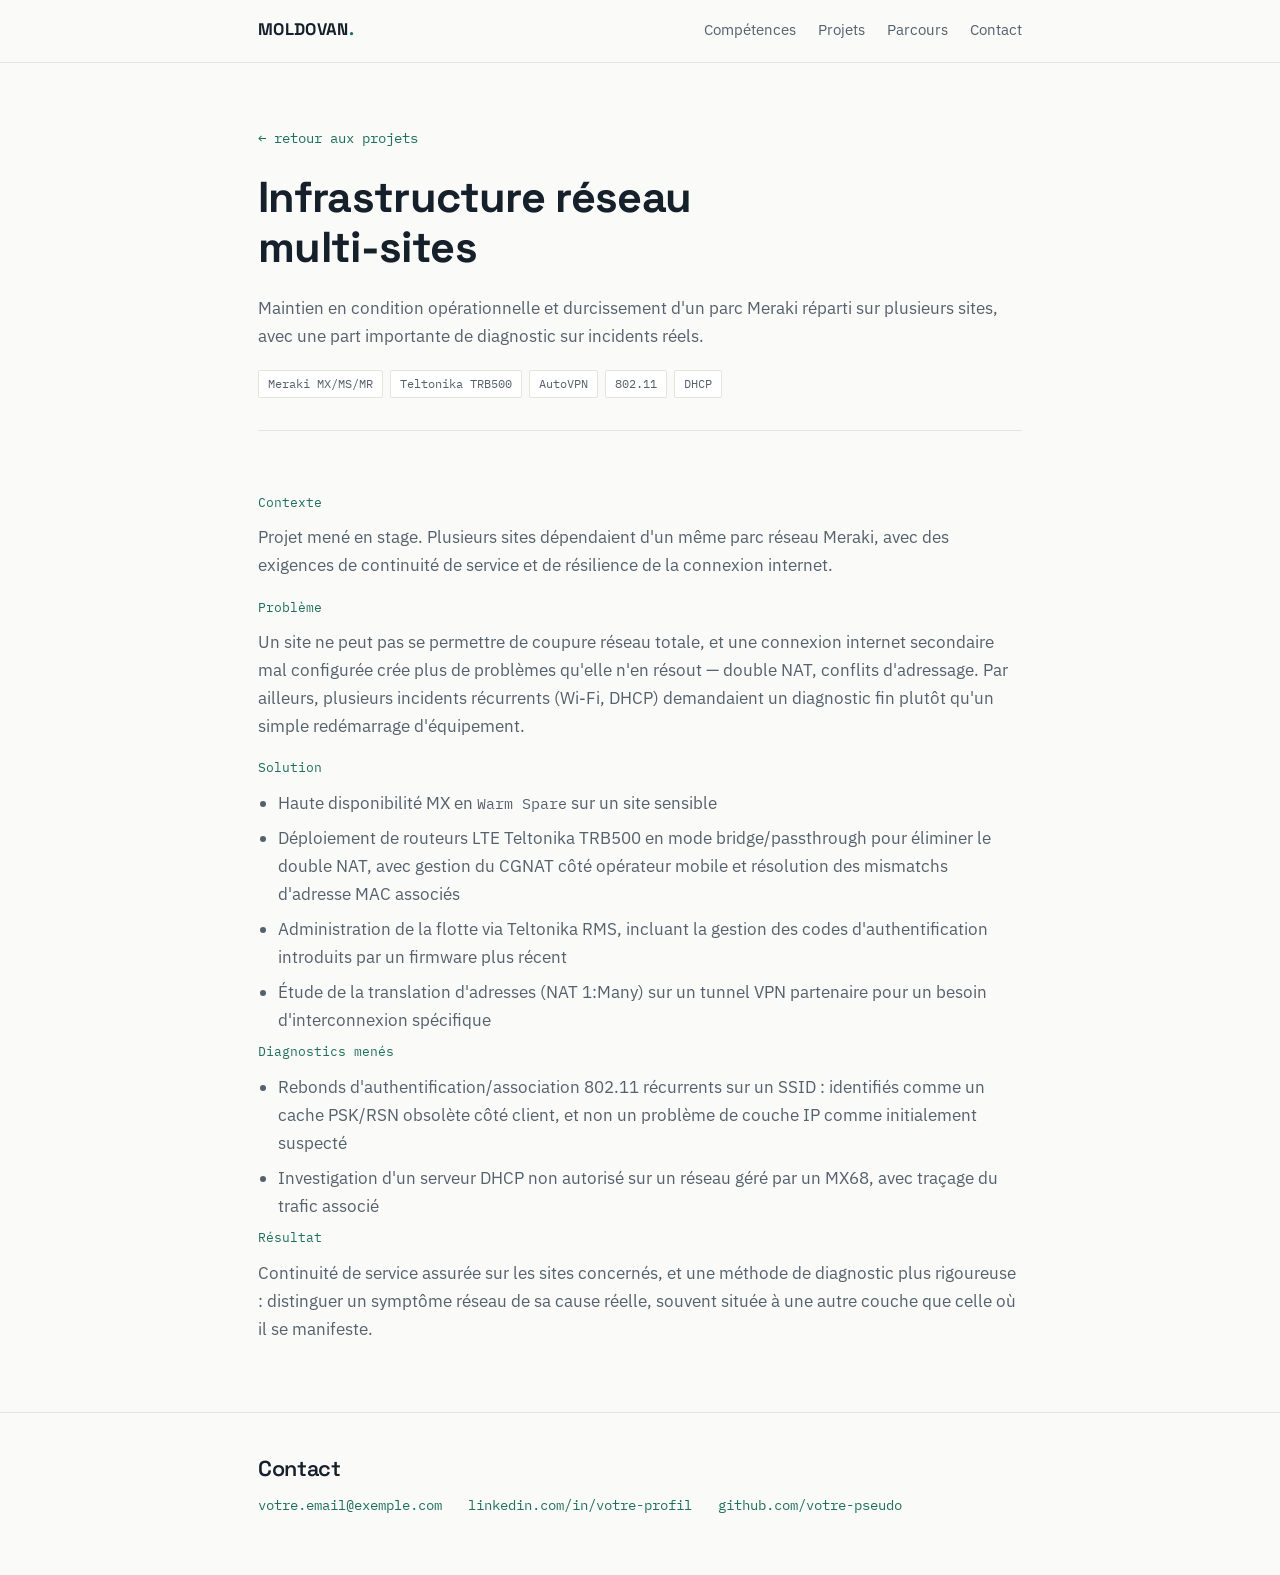
==== projects/infra-multisite.html @ a8d73463 "Add files via upload" ====
<!DOCTYPE html>
<html lang="fr">
<head>
<meta charset="UTF-8">
<meta name="viewport" content="width=device-width, initial-scale=1.0">
<title>Infrastructure réseau multi-sites — Moldovan</title>
<style>@import url('https://fonts.googleapis.com/css2?family=Space+Grotesk:wght@400;500;600;700&family=IBM+Plex+Sans:wght@400;500&family=IBM+Plex+Mono:wght@400;500&display=swap');

:root {
  --bg: #FAFAF8;
  --surface: #FFFFFF;
  --ink: #16202B;
  --ink-soft: #55616C;
  --muted: #8A929A;
  --accent: #1F6F5C;
  --line: #E3E5E1;
  --font-display: 'Space Grotesk', sans-serif;
  --font-body: 'IBM Plex Sans', sans-serif;
  --font-mono: 'IBM Plex Mono', monospace;
  --max: 820px;
}

* { box-sizing: border-box; }
html { scroll-behavior: smooth; }

body {
  margin: 0;
  background: var(--bg);
  color: var(--ink);
  font-family: var(--font-body);
  font-size: 17px;
  line-height: 1.65;
  -webkit-font-smoothing: antialiased;
}

a { color: var(--accent); text-decoration: none; }
a:focus-visible, button:focus-visible { outline: 2px solid var(--accent); outline-offset: 4px; }

h1, h2, h3 {
  font-family: var(--font-display);
  font-weight: 600;
  margin: 0 0 .5em;
  line-height: 1.15;
  letter-spacing: -0.015em;
}
h1 { font-size: 2.7rem; font-weight: 700; }
h2 { font-size: 1.35rem; }
p { margin: 0 0 1em; color: var(--ink-soft); }
.mono, code { font-family: var(--font-mono); font-size: .9em; }

.wrap { max-width: var(--max); margin: 0 auto; padding: 0 28px; }

header.site {
  position: sticky; top: 0; z-index: 20;
  background: rgba(250,250,248,.85);
  backdrop-filter: blur(8px);
  border-bottom: 1px solid var(--line);
}
.nav-row {
  max-width: var(--max); margin: 0 auto; padding: 16px 28px;
  display: flex; align-items: baseline; justify-content: space-between;
  flex-wrap: wrap; gap: 10px;
}
.nav-row .name {
  font-family: var(--font-display); font-weight: 700;
  font-size: 1.05rem; color: var(--ink); letter-spacing: .02em;
}
.nav-row .name span { color: var(--accent); }
nav.links { display: flex; gap: 22px; font-size: .93rem; }
nav.links a {
  color: var(--ink-soft); padding-bottom: 2px;
  border-bottom: 1px solid transparent;
  transition: color .2s ease, border-color .2s ease;
}
nav.links a:hover { color: var(--ink); border-bottom-color: var(--accent); }

.hero { padding: 88px 0 40px; }
.hero .eyebrow {
  font-family: var(--font-mono); font-size: .84rem;
  color: var(--muted); margin-bottom: 16px;
}
.hero .lede { font-size: 1.16rem; max-width: 58ch; }

.topology { width: 100%; height: auto; margin: 44px 0 0; display: block; }
.topology .edge {
  stroke: var(--line); stroke-width: 1.5; fill: none;
  stroke-dasharray: 200; stroke-dashoffset: 200;
  animation: draw 1s ease forwards;
}
.topology .node { fill: var(--surface); stroke: var(--accent); stroke-width: 1.5; opacity: 0; animation: pop .5s ease forwards; }
.topology .core { fill: var(--ink); opacity: 0; animation: pop .6s ease forwards; }
.topology .lbl { font-family: var(--font-mono); font-size: 12px; fill: var(--ink-soft); opacity: 0; animation: fade .6s ease forwards; }
.topology .core-lbl { font-family: var(--font-display); font-weight: 600; font-size: 13px; fill: var(--bg); opacity: 0; animation: fade .6s .2s ease forwards; }
.topology .node, .topology .core { transform-box: fill-box; transform-origin: center; }

@keyframes draw { to { stroke-dashoffset: 0; } }
@keyframes pop { from { opacity: 0; transform: scale(.4); } to { opacity: 1; transform: scale(1); } }
@keyframes fade { to { opacity: 1; } }

.rise { opacity: 0; transform: translateY(14px); animation: rise .7s cubic-bezier(.2,.7,.3,1) forwards; }
@keyframes rise { to { opacity: 1; transform: none; } }
.d1 { animation-delay: .05s; } .d2 { animation-delay: .16s; } .d3 { animation-delay: .28s; }

.reveal { opacity: 0; transform: translateY(18px); transition: opacity .7s ease, transform .7s cubic-bezier(.2,.7,.3,1); }
.reveal.in { opacity: 1; transform: none; }

section { padding: 52px 0; }
section.bordered { border-top: 1px solid var(--line); }

.skills { display: grid; grid-template-columns: 1fr 1fr; gap: 34px 40px; margin-top: 28px; }
.skill h3 {
  font-family: var(--font-mono); font-size: .9rem; font-weight: 500;
  color: var(--accent); margin-bottom: 10px;
}
.skill ul { margin: 0; padding: 0; list-style: none; font-size: .96rem; color: var(--ink-soft); }
.skill li { padding: 2px 0; }

.projects { margin-top: 28px; border-top: 1px solid var(--line); }
.project-card {
  display: block; position: relative;
  padding: 26px 4px 26px 22px;
  border-bottom: 1px solid var(--line);
  color: var(--ink);
  transition: padding-left .35s cubic-bezier(.2,.7,.3,1);
}
.project-card::before {
  content: ''; position: absolute; left: 0; top: 0; bottom: 0; width: 2px;
  background: var(--accent); transform: scaleY(0); transform-origin: top;
  transition: transform .35s cubic-bezier(.2,.7,.3,1);
}
.project-card:hover { padding-left: 30px; }
.project-card:hover::before, .project-card:focus-visible::before { transform: scaleY(1); }
.project-card .top { display: flex; justify-content: space-between; align-items: baseline; gap: 14px; flex-wrap: wrap; }
.project-card h3 { font-size: 1.18rem; margin: 0; }
.project-card .tag { font-family: var(--font-mono); font-size: .78rem; color: var(--muted); }
.project-card p { margin: 8px 0 0; font-size: .96rem; }
.stack { margin-top: 14px; display: flex; flex-wrap: wrap; gap: 7px; }
.pill {
  font-family: var(--font-mono); font-size: .75rem; color: var(--ink-soft);
  border: 1px solid var(--line); padding: 3px 9px; border-radius: 2px;
  background: var(--surface);
}

.timeline { list-style: none; margin: 28px 0 0; padding: 0 0 0 22px; border-left: 1px solid var(--line); }
.timeline li { position: relative; padding-bottom: 24px; }
.timeline li::before {
  content: ''; position: absolute; left: -27px; top: 8px;
  width: 9px; height: 9px; border-radius: 50%;
  background: var(--bg); border: 2px solid var(--accent);
}
.timeline .when { font-family: var(--font-mono); font-size: .82rem; color: var(--muted); display: block; }
.timeline .what { color: var(--ink); }

.project-header { padding: 60px 0 32px; border-bottom: 1px solid var(--line); }
.back {
  font-family: var(--font-mono); font-size: .85rem;
  display: inline-block; margin-bottom: 24px;
  transition: transform .25s ease;
}
.back:hover { transform: translateX(-4px); }
.meta { display: flex; flex-wrap: wrap; gap: 7px; margin-top: 20px; }

.body { padding: 44px 0 8px; }
.body dt {
  font-family: var(--font-mono); font-size: .82rem; color: var(--accent);
  margin: 40px 0 10px;
}
.body dt:first-of-type { margin-top: 0; }
.body dd { margin: 0; color: var(--ink-soft); }
.body dd ul { margin: 0; padding-left: 20px; }
.body dd li { margin-bottom: 7px; }

.note {
  border: 1px solid var(--line); border-left: 2px solid var(--accent);
  background: var(--surface); padding: 18px 20px; font-size: .93rem;
}
.note p:last-child { margin-bottom: 0; }
.note strong { color: var(--ink); }

footer.site { border-top: 1px solid var(--line); padding: 44px 0 56px; margin-top: 44px; }
.contact { display: flex; gap: 26px; flex-wrap: wrap; font-family: var(--font-mono); font-size: .9rem; }
.contact a { position: relative; padding-bottom: 3px; }
.contact a::after {
  content: ''; position: absolute; left: 0; bottom: 0; width: 100%; height: 1px;
  background: var(--accent); transform: scaleX(0); transform-origin: left;
  transition: transform .3s cubic-bezier(.2,.7,.3,1);
}
.contact a:hover::after { transform: scaleX(1); }
.fineprint { margin-top: 22px; font-size: .82rem; color: var(--muted); }

@media (max-width: 640px) {
  h1 { font-size: 2.05rem; }
  .skills { grid-template-columns: 1fr; gap: 28px; }
  .nav-row { flex-direction: column; align-items: flex-start; }
  .hero { padding: 56px 0 32px; }
}

@media (prefers-reduced-motion: reduce) {
  html { scroll-behavior: auto; }
  *, *::before, *::after {
    animation-duration: .001s !important;
    animation-delay: 0s !important;
    transition-duration: .001s !important;
  }
  .rise, .reveal { opacity: 1 !important; transform: none !important; }
  .topology .edge { stroke-dashoffset: 0 !important; }
  .topology .node, .topology .core, .topology .lbl, .topology .core-lbl { opacity: 1 !important; }
}
</style>
</head>
<body>

<header class="site">
  <div class="nav-row">
    <a href="../index.html" class="name">MOLDOVAN<span>.</span></a>
    <nav class="links">
      <a href="../index.html#competences">Compétences</a>
      <a href="../index.html#projets">Projets</a>
      <a href="../index.html#parcours">Parcours</a>
      <a href="../index.html#contact">Contact</a>
    </nav>
  </div>
</header>

<main class="wrap">
  <div class="project-header">
    <a class="back rise d1" href="../index.html#projets">← retour aux projets</a>
    <h1 class="rise d2">Infrastructure réseau<br>multi-sites</h1>
    <p class="lede rise d3">Maintien en condition opérationnelle et durcissement d'un parc Meraki réparti sur plusieurs sites, avec une part importante de diagnostic sur incidents réels.</p>
    <div class="meta rise d3">
      <span class="pill">Meraki MX/MS/MR</span>
      <span class="pill">Teltonika TRB500</span>
      <span class="pill">AutoVPN</span>
      <span class="pill">802.11</span>
      <span class="pill">DHCP</span>
    </div>
  </div>

  <dl class="body">
    <div class="reveal">
      <dt>Contexte</dt>
      <dd><p>Projet mené en stage. Plusieurs sites dépendaient d'un même parc réseau Meraki, avec des exigences de continuité de service et de résilience de la connexion internet.</p></dd>
    </div>

    <div class="reveal">
      <dt>Problème</dt>
      <dd><p>Un site ne peut pas se permettre de coupure réseau totale, et une connexion internet secondaire mal configurée crée plus de problèmes qu'elle n'en résout — double NAT, conflits d'adressage. Par ailleurs, plusieurs incidents récurrents (Wi-Fi, DHCP) demandaient un diagnostic fin plutôt qu'un simple redémarrage d'équipement.</p></dd>
    </div>

    <div class="reveal">
      <dt>Solution</dt>
      <dd>
        <ul>
          <li>Haute disponibilité MX en <span class="mono">Warm Spare</span> sur un site sensible</li>
          <li>Déploiement de routeurs LTE Teltonika TRB500 en mode bridge/passthrough pour éliminer le double NAT, avec gestion du CGNAT côté opérateur mobile et résolution des mismatchs d'adresse MAC associés</li>
          <li>Administration de la flotte via Teltonika RMS, incluant la gestion des codes d'authentification introduits par un firmware plus récent</li>
          <li>Étude de la translation d'adresses (NAT 1:Many) sur un tunnel VPN partenaire pour un besoin d'interconnexion spécifique</li>
        </ul>
      </dd>
    </div>

    <div class="reveal">
      <dt>Diagnostics menés</dt>
      <dd>
        <ul>
          <li>Rebonds d'authentification/association 802.11 récurrents sur un SSID : identifiés comme un cache PSK/RSN obsolète côté client, et non un problème de couche IP comme initialement suspecté</li>
          <li>Investigation d'un serveur DHCP non autorisé sur un réseau géré par un MX68, avec traçage du trafic associé</li>
        </ul>
      </dd>
    </div>

    <div class="reveal">
      <dt>Résultat</dt>
      <dd><p>Continuité de service assurée sur les sites concernés, et une méthode de diagnostic plus rigoureuse : distinguer un symptôme réseau de sa cause réelle, souvent située à une autre couche que celle où il se manifeste.</p></dd>
    </div>
  </dl>
</main>

<footer class="site">
  <div class="wrap">
    <h2>Contact</h2>
    <div class="contact">
      <a href="mailto:votre.email@exemple.com">votre.email@exemple.com</a>
      <a href="#">linkedin.com/in/votre-profil</a>
      <a href="#">github.com/votre-pseudo</a>
    </div>
  </div>
</footer>

<script>
(function () {
  var els = document.querySelectorAll('.reveal');
  if (!('IntersectionObserver' in window)) {
    els.forEach(function (el) { el.classList.add('in'); });
    return;
  }
  var obs = new IntersectionObserver(function (entries) {
    entries.forEach(function (e) {
      if (e.isIntersecting) { e.target.classList.add('in'); obs.unobserve(e.target); }
    });
  }, { threshold: 0.12, rootMargin: '0px 0px -40px 0px' });
  els.forEach(function (el) { obs.observe(el); });
})();
</script>

</body>
</html>
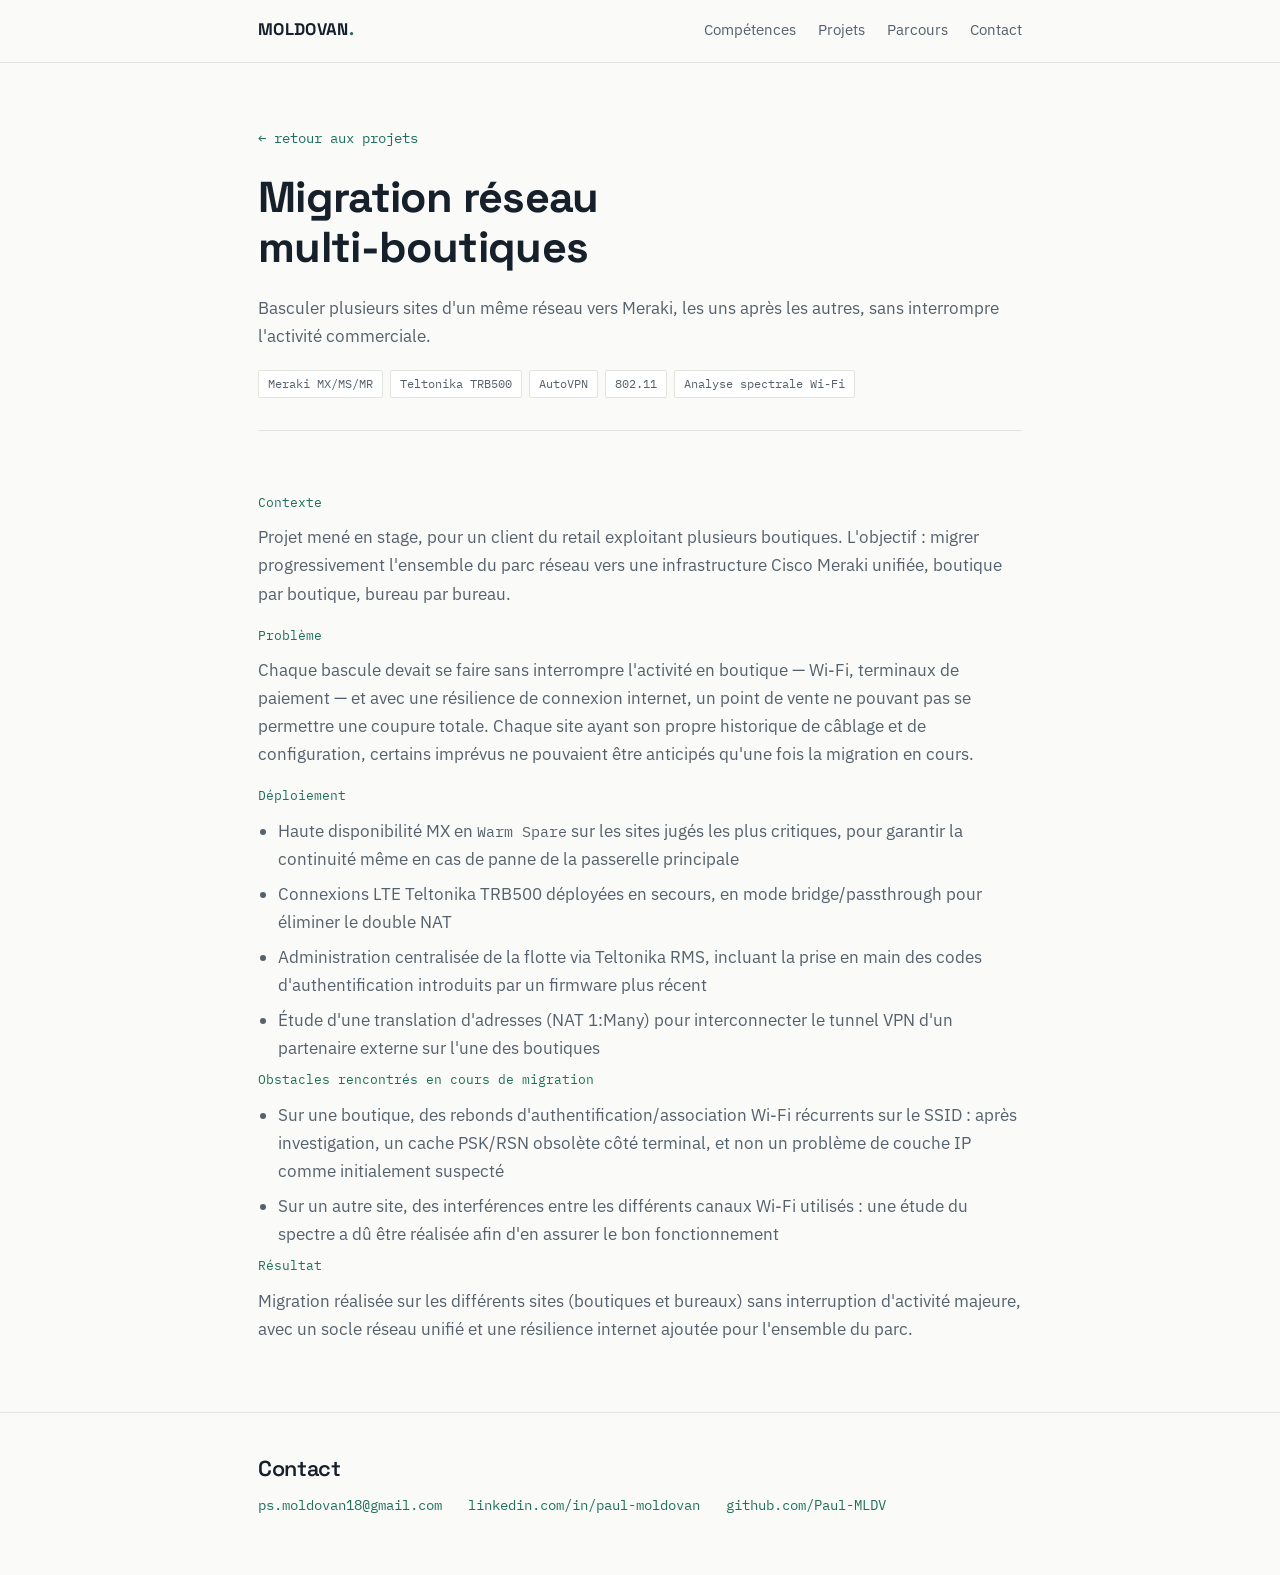
==== commit 0b198793: "Portfolio : pages projets et page d'accueil" ====
--- a/projects/infra-multisite.html
+++ b/projects/infra-multisite.html
@@ -3,7 +3,7 @@
 <head>
 <meta charset="UTF-8">
 <meta name="viewport" content="width=device-width, initial-scale=1.0">
-<title>Infrastructure réseau multi-sites — Moldovan</title>
+<title>Migration réseau multi-boutiques — Moldovan</title>
 <style>@import url('https://fonts.googleapis.com/css2?family=Space+Grotesk:wght@400;500;600;700&family=IBM+Plex+Sans:wght@400;500&family=IBM+Plex+Mono:wght@400;500&display=swap');
 
 :root {
@@ -225,53 +225,53 @@
 <main class="wrap">
   <div class="project-header">
     <a class="back rise d1" href="../index.html#projets">← retour aux projets</a>
-    <h1 class="rise d2">Infrastructure réseau<br>multi-sites</h1>
-    <p class="lede rise d3">Maintien en condition opérationnelle et durcissement d'un parc Meraki réparti sur plusieurs sites, avec une part importante de diagnostic sur incidents réels.</p>
+    <h1 class="rise d2">Migration réseau<br>multi-boutiques</h1>
+    <p class="lede rise d3">Basculer plusieurs sites d'un même réseau vers Meraki, les uns après les autres, sans interrompre l'activité commerciale.</p>
     <div class="meta rise d3">
       <span class="pill">Meraki MX/MS/MR</span>
       <span class="pill">Teltonika TRB500</span>
       <span class="pill">AutoVPN</span>
       <span class="pill">802.11</span>
-      <span class="pill">DHCP</span>
+      <span class="pill">Analyse spectrale Wi-Fi</span>
     </div>
   </div>
 
   <dl class="body">
     <div class="reveal">
       <dt>Contexte</dt>
-      <dd><p>Projet mené en stage. Plusieurs sites dépendaient d'un même parc réseau Meraki, avec des exigences de continuité de service et de résilience de la connexion internet.</p></dd>
+      <dd><p>Projet mené en stage, pour un client du retail exploitant plusieurs boutiques. L'objectif : migrer progressivement l'ensemble du parc réseau vers une infrastructure Cisco Meraki unifiée, boutique par boutique, bureau par bureau.</p></dd>
     </div>
 
     <div class="reveal">
       <dt>Problème</dt>
-      <dd><p>Un site ne peut pas se permettre de coupure réseau totale, et une connexion internet secondaire mal configurée crée plus de problèmes qu'elle n'en résout — double NAT, conflits d'adressage. Par ailleurs, plusieurs incidents récurrents (Wi-Fi, DHCP) demandaient un diagnostic fin plutôt qu'un simple redémarrage d'équipement.</p></dd>
-    </div>
-
-    <div class="reveal">
-      <dt>Solution</dt>
+      <dd><p>Chaque bascule devait se faire sans interrompre l'activité en boutique — Wi-Fi, terminaux de paiement — et avec une résilience de connexion internet, un point de vente ne pouvant pas se permettre une coupure totale. Chaque site ayant son propre historique de câblage et de configuration, certains imprévus ne pouvaient être anticipés qu'une fois la migration en cours.</p></dd>
+    </div>
+
+    <div class="reveal">
+      <dt>Déploiement</dt>
       <dd>
         <ul>
-          <li>Haute disponibilité MX en <span class="mono">Warm Spare</span> sur un site sensible</li>
-          <li>Déploiement de routeurs LTE Teltonika TRB500 en mode bridge/passthrough pour éliminer le double NAT, avec gestion du CGNAT côté opérateur mobile et résolution des mismatchs d'adresse MAC associés</li>
-          <li>Administration de la flotte via Teltonika RMS, incluant la gestion des codes d'authentification introduits par un firmware plus récent</li>
-          <li>Étude de la translation d'adresses (NAT 1:Many) sur un tunnel VPN partenaire pour un besoin d'interconnexion spécifique</li>
+          <li>Haute disponibilité MX en <span class="mono">Warm Spare</span> sur les sites jugés les plus critiques, pour garantir la continuité même en cas de panne de la passerelle principale</li>
+          <li>Connexions LTE Teltonika TRB500 déployées en secours, en mode bridge/passthrough pour éliminer le double NAT</li>
+          <li>Administration centralisée de la flotte via Teltonika RMS, incluant la prise en main des codes d'authentification introduits par un firmware plus récent</li>
+          <li>Étude d'une translation d'adresses (NAT 1:Many) pour interconnecter le tunnel VPN d'un partenaire externe sur l'une des boutiques</li>
         </ul>
       </dd>
     </div>
 
     <div class="reveal">
-      <dt>Diagnostics menés</dt>
+      <dt>Obstacles rencontrés en cours de migration</dt>
       <dd>
         <ul>
-          <li>Rebonds d'authentification/association 802.11 récurrents sur un SSID : identifiés comme un cache PSK/RSN obsolète côté client, et non un problème de couche IP comme initialement suspecté</li>
-          <li>Investigation d'un serveur DHCP non autorisé sur un réseau géré par un MX68, avec traçage du trafic associé</li>
+          <li>Sur une boutique, des rebonds d'authentification/association Wi-Fi récurrents sur le SSID : après investigation, un cache PSK/RSN obsolète côté terminal, et non un problème de couche IP comme initialement suspecté</li>
+          <li>Sur un autre site, des interférences entre les différents canaux Wi-Fi utilisés : une étude du spectre a dû être réalisée afin d'en assurer le bon fonctionnement</li>
         </ul>
       </dd>
     </div>
 
     <div class="reveal">
       <dt>Résultat</dt>
-      <dd><p>Continuité de service assurée sur les sites concernés, et une méthode de diagnostic plus rigoureuse : distinguer un symptôme réseau de sa cause réelle, souvent située à une autre couche que celle où il se manifeste.</p></dd>
+      <dd><p>Migration réalisée sur les différents sites (boutiques et bureaux) sans interruption d'activité majeure, avec un socle réseau unifié et une résilience internet ajoutée pour l'ensemble du parc.</p></dd>
     </div>
   </dl>
 </main>
@@ -280,9 +280,9 @@
   <div class="wrap">
     <h2>Contact</h2>
     <div class="contact">
-      <a href="mailto:votre.email@exemple.com">votre.email@exemple.com</a>
-      <a href="#">linkedin.com/in/votre-profil</a>
-      <a href="#">github.com/votre-pseudo</a>
+      <a href="mailto:ps.moldovan18@gmail.com">ps.moldovan18@gmail.com</a>
+      <a href="https://www.linkedin.com/in/paul-moldovan-4a70682a4/">linkedin.com/in/paul-moldovan</a>
+      <a href="https://github.com/Paul-MLDV">github.com/Paul-MLDV</a>
     </div>
   </div>
 </footer>
